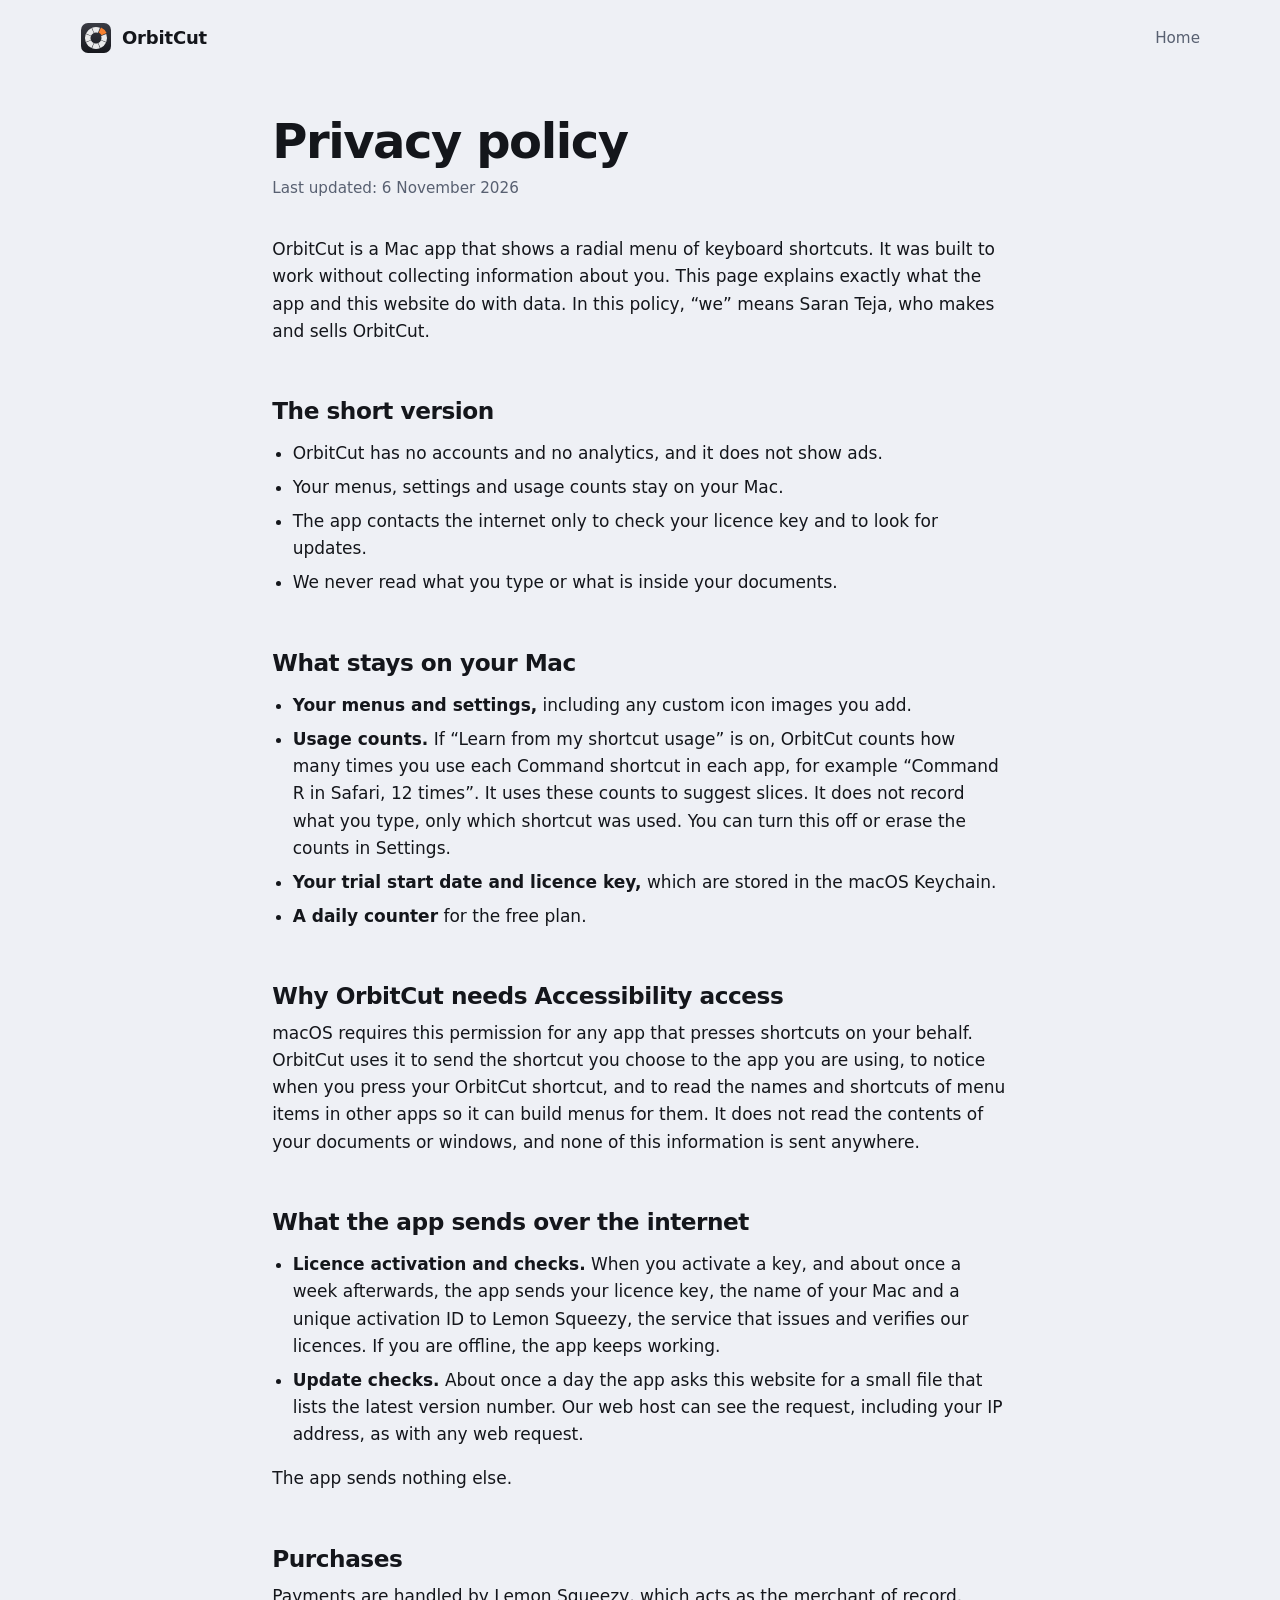
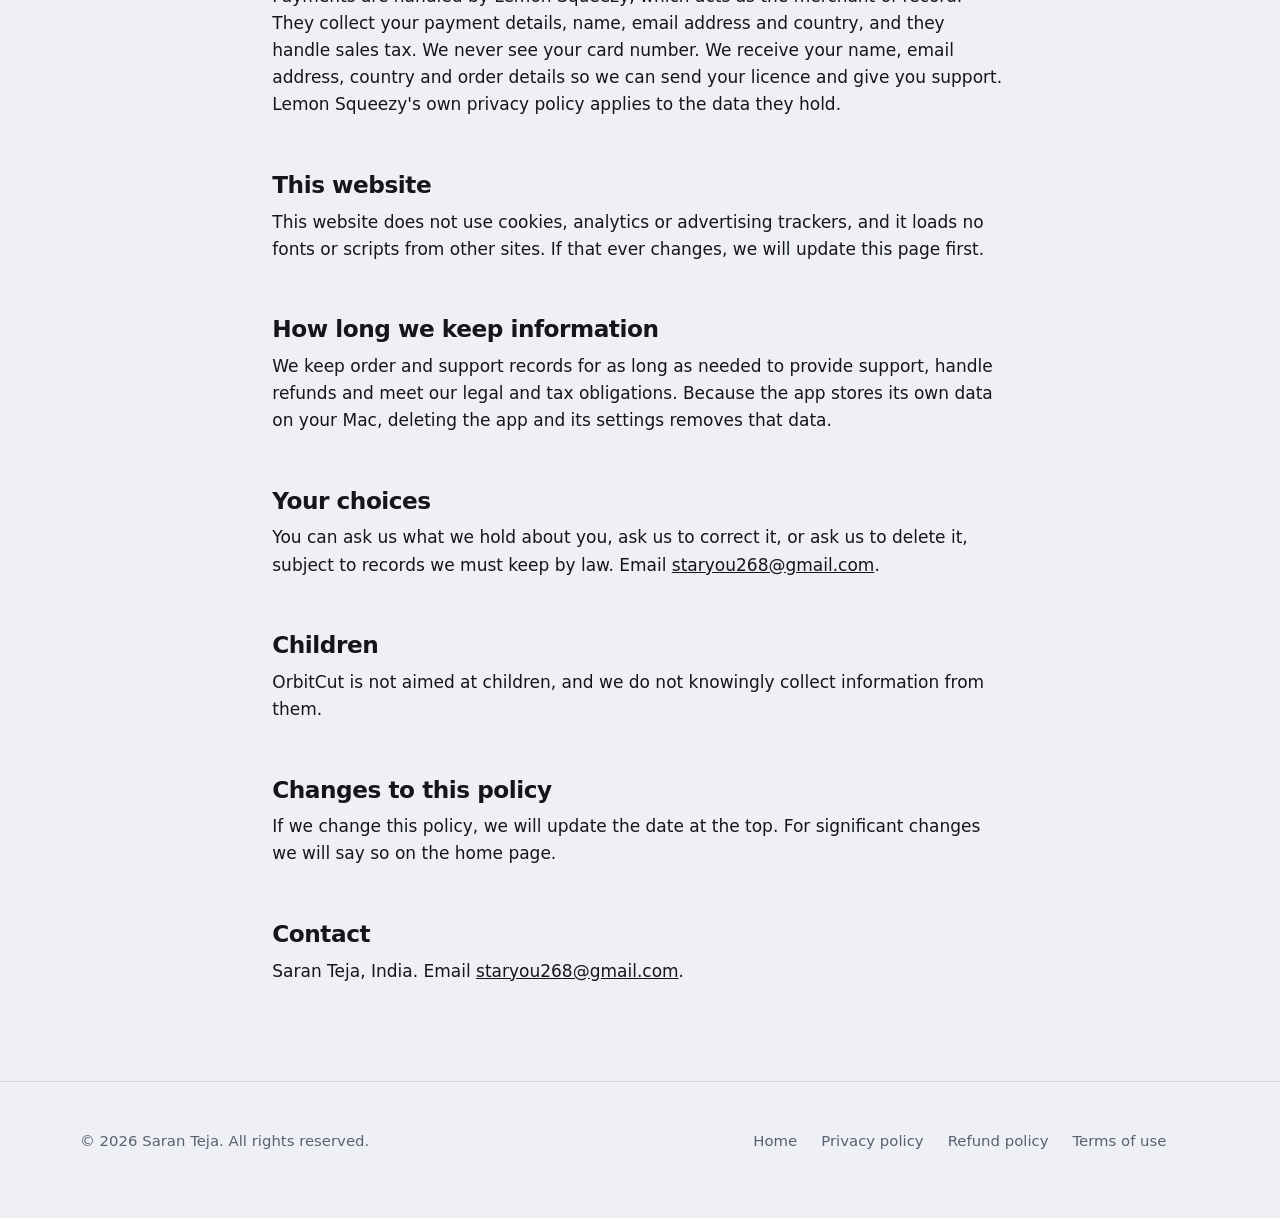
==== privacy.html @ a473ae06 "Add files via upload" ====
<!DOCTYPE html>
<html lang="en">
<head>
<meta charset="utf-8">
<meta name="viewport" content="width=device-width, initial-scale=1">
<title>Privacy policy, OrbitCut</title>
<meta name="description" content="What OrbitCut stores, what it sends, and what it never collects.">
<link rel="icon" href="favicon.svg" type="image/svg+xml">
<link rel="stylesheet" href="style.css">
</head>
<body>
<!--
  TEMPLATE NOTE FOR THE SITE OWNER: this policy describes how the app was built to behave.
  Replace Saran Teja, staryou268@gmail.com and India, keep it accurate if you ever add analytics
  or new network features, and consider having a lawyer or advisor review it.
-->
<a class="skip" href="#main">Skip to content</a>
<header class="wrap nav">
  <a class="brand" href="index.html"><img src="favicon.svg" alt="" width="32" height="32">OrbitCut</a>
  <nav class="nav-links" aria-label="Main"><a href="index.html">Home</a></nav>
</header>

<main id="main" class="wrap">
  <article class="doc">
    <h1>Privacy policy</h1>
    <p class="updated">Last updated: 6 November 2026</p>

    <p>OrbitCut is a Mac app that shows a radial menu of keyboard shortcuts. It was built to work without collecting information about you. This page explains exactly what the app and this website do with data. In this policy, &ldquo;we&rdquo; means Saran Teja, who makes and sells OrbitCut.</p>

    <h2>The short version</h2>
    <ul>
      <li>OrbitCut has no accounts and no analytics, and it does not show ads.</li>
      <li>Your menus, settings and usage counts stay on your Mac.</li>
      <li>The app contacts the internet only to check your licence key and to look for updates.</li>
      <li>We never read what you type or what is inside your documents.</li>
    </ul>

    <h2>What stays on your Mac</h2>
    <ul>
      <li><strong>Your menus and settings,</strong> including any custom icon images you add.</li>
      <li><strong>Usage counts.</strong> If &ldquo;Learn from my shortcut usage&rdquo; is on, OrbitCut counts how many times you use each Command shortcut in each app, for example &ldquo;Command R in Safari, 12 times&rdquo;. It uses these counts to suggest slices. It does not record what you type, only which shortcut was used. You can turn this off or erase the counts in Settings.</li>
      <li><strong>Your trial start date and licence key,</strong> which are stored in the macOS Keychain.</li>
      <li><strong>A daily counter</strong> for the free plan.</li>
    </ul>

    <h2>Why OrbitCut needs Accessibility access</h2>
    <p>macOS requires this permission for any app that presses shortcuts on your behalf. OrbitCut uses it to send the shortcut you choose to the app you are using, to notice when you press your OrbitCut shortcut, and to read the names and shortcuts of menu items in other apps so it can build menus for them. It does not read the contents of your documents or windows, and none of this information is sent anywhere.</p>

    <h2>What the app sends over the internet</h2>
    <ul>
      <li><strong>Licence activation and checks.</strong> When you activate a key, and about once a week afterwards, the app sends your licence key, the name of your Mac and a unique activation ID to Lemon Squeezy, the service that issues and verifies our licences. If you are offline, the app keeps working.</li>
      <li><strong>Update checks.</strong> About once a day the app asks this website for a small file that lists the latest version number. Our web host can see the request, including your IP address, as with any web request.</li>
    </ul>
    <p>The app sends nothing else.</p>

    <h2>Purchases</h2>
    <p>Payments are handled by Lemon Squeezy, which acts as the merchant of record. They collect your payment details, name, email address and country, and they handle sales tax. We never see your card number. We receive your name, email address, country and order details so we can send your licence and give you support. Lemon Squeezy's own privacy policy applies to the data they hold.</p>

    <h2>This website</h2>
    <p>This website does not use cookies, analytics or advertising trackers, and it loads no fonts or scripts from other sites. If that ever changes, we will update this page first.</p>

    <h2>How long we keep information</h2>
    <p>We keep order and support records for as long as needed to provide support, handle refunds and meet our legal and tax obligations. Because the app stores its own data on your Mac, deleting the app and its settings removes that data.</p>

    <h2>Your choices</h2>
    <p>You can ask us what we hold about you, ask us to correct it, or ask us to delete it, subject to records we must keep by law. Email <a href="mailto:staryou268@gmail.com">staryou268@gmail.com</a>.</p>

    <h2>Children</h2>
    <p>OrbitCut is not aimed at children, and we do not knowingly collect information from them.</p>

    <h2>Changes to this policy</h2>
    <p>If we change this policy, we will update the date at the top. For significant changes we will say so on the home page.</p>

    <h2>Contact</h2>
    <p>Saran Teja, India. Email <a href="mailto:staryou268@gmail.com">staryou268@gmail.com</a>.</p>
  </article>
</main>

<footer class="footer">
  <div class="wrap footer-grid">
    <div><p>&copy; 2026 Saran Teja. All rights reserved.</p></div>
    <nav aria-label="Footer">
      <a href="index.html">Home</a>
      <a href="privacy.html">Privacy policy</a>
      <a href="refund.html">Refund policy</a>
      <a href="terms.html">Terms of use</a>
    </nav>
  </div>
</footer>
</body>
</html>
---- style.css ----
/* OrbitCut site, shared styles.
   Palette: Mist (page), Ink (text), Slate (secondary text), Paper (panels), Ember (accent).
   Type: the system font, so it renders as SF Pro on a Mac and loads nothing from other sites. */

:root {
  --mist: #EEF0F5;
  --ink: #14161B;
  --slate: #586071;
  --paper: #FFFFFF;
  --line: rgba(20, 22, 27, 0.13);
  --ember: #F8812F;
  --strong-bg: #14161B;
  --strong-fg: #F5F6FA;
  --strong-muted: #A9AEBB;
  --font: ui-sans-serif, -apple-system, BlinkMacSystemFont, "SF Pro Text", "Segoe UI", system-ui, sans-serif;
  --mono: ui-monospace, "SF Mono", Menlo, Consolas, monospace;
  color-scheme: light dark;
}

@media (prefers-color-scheme: dark) {
  :root {
    --mist: #0F1116;
    --ink: #F2F3F8;
    --slate: #A3A9B7;
    --paper: #171A21;
    --line: rgba(242, 243, 248, 0.15);
    --strong-bg: #F2F3F8;
    --strong-fg: #14161B;
    --strong-muted: #4A5060;
  }
}

* { box-sizing: border-box; }

html { scroll-behavior: smooth; -webkit-text-size-adjust: 100%; }

body {
  margin: 0;
  background: var(--mist);
  color: var(--ink);
  font: 400 1.0625rem/1.6 var(--font);
  -webkit-font-smoothing: antialiased;
}

a { color: inherit; }

img, svg { max-width: 100%; }

:focus-visible { outline: 3px solid var(--ember); outline-offset: 3px; border-radius: 6px; }

.skip {
  position: absolute; left: -999px; top: 8px;
  background: var(--ink); color: var(--mist);
  padding: 8px 14px; border-radius: 8px; z-index: 20;
}
.skip:focus { left: 8px; }

.wrap { width: min(1120px, 100% - 48px); margin-inline: auto; }

/* Navigation */
.nav { display: flex; align-items: center; justify-content: space-between; height: 76px; }
.brand {
  display: flex; align-items: center; gap: 10px;
  font-weight: 650; font-size: 1.125rem; letter-spacing: -0.01em; text-decoration: none;
}
.brand img { width: 32px; height: 32px; }
.nav-links { display: flex; align-items: center; gap: 28px; font-size: 0.95rem; color: var(--slate); }
.nav-links a { text-decoration: none; }
.nav-links a:hover { color: var(--ink); }
.nav-links .btn { color: #14161B; }

/* Buttons */
.btn {
  display: inline-flex; align-items: center; justify-content: center;
  padding: 13px 24px; border-radius: 999px;
  font: 600 1rem/1.2 var(--font); text-decoration: none;
  border: 1px solid transparent; cursor: pointer;
  transition: transform 0.12s ease, background-color 0.12s ease, border-color 0.12s ease;
}
.btn:active { transform: scale(0.98); }
.btn-primary { background: var(--ember); color: #14161B; }
.btn-primary:hover { background: #FF9447; }
.btn-ghost { border-color: var(--line); background: transparent; color: var(--ink); }
.btn-ghost:hover { border-color: var(--ink); }
.btn-small { padding: 9px 18px; font-size: 0.92rem; }

/* Headings and text */
h1, h2, h3 { font-weight: 700; letter-spacing: -0.03em; line-height: 1.08; margin: 0; }
h1 { font-size: clamp(2.5rem, 5.4vw, 4.1rem); }
h2 { font-size: clamp(1.9rem, 3.6vw, 2.7rem); }
h3 { font-size: 1.15rem; letter-spacing: -0.01em; line-height: 1.3; font-weight: 650; }
p { margin: 0; }
.muted { color: var(--slate); }

/* Hero */
.hero { padding: 48px 0 88px; }
.hero-grid {
  display: grid; grid-template-columns: minmax(0, 1fr) minmax(0, 520px);
  gap: 64px; align-items: center;
}
.lede { margin-top: 24px; font-size: 1.2rem; color: var(--slate); max-width: 34rem; }
.cta-row { margin-top: 32px; display: flex; flex-wrap: wrap; gap: 12px; }
.fine { margin-top: 18px; font-size: 0.93rem; color: var(--slate); max-width: 32rem; }

.stage-wrap { width: 100%; }
.stage {
  position: relative; aspect-ratio: 1; border-radius: 34px; overflow: hidden;
  background:
    radial-gradient(62% 52% at 18% 14%, #6B5BFF 0%, transparent 62%),
    radial-gradient(56% 56% at 88% 18%, #E95CD2 0%, transparent 64%),
    radial-gradient(72% 62% at 72% 98%, #FF9A68 0%, transparent 66%),
    radial-gradient(60% 60% at 8% 92%, #33B5F3 0%, transparent 62%),
    #3A2EC9;
  box-shadow: 0 40px 70px -40px rgba(52, 36, 170, 0.65);
}
.stage svg { position: absolute; inset: 0; width: 100%; height: 100%; }
.stage .noscript { position: absolute; inset: 0; display: grid; place-items: center; color: #fff; text-align: center; padding: 24px; }

.ctx { display: flex; justify-content: center; gap: 6px; margin-top: 18px; }
.ctx button {
  font: 600 0.92rem/1 var(--font); color: var(--slate);
  background: transparent; border: 1px solid var(--line); border-radius: 999px;
  padding: 10px 18px; cursor: pointer;
  transition: background-color 0.12s ease, color 0.12s ease, border-color 0.12s ease;
}
.ctx button:hover { color: var(--ink); border-color: var(--ink); }
.ctx button[aria-pressed="true"] { background: var(--ink); color: var(--mist); border-color: var(--ink); }
.ctx-note { text-align: center; font-size: 0.88rem; color: var(--slate); margin-top: 12px; }

/* The pie in the demo */
.pie .slot { transform-box: view-box; transform-origin: 220px 220px; animation: unfurl 0.55s cubic-bezier(0.2, 0.9, 0.3, 1) both; }
.pie .slice { cursor: pointer; color: #14161B; outline: none; transition: transform 0.14s ease; }
.pie .slice path { fill: url(#glass); stroke: rgba(255, 255, 255, 0.6); stroke-width: 1; stroke-linejoin: round; transition: fill 0.12s ease; }
.pie .slice .icon { fill: none; stroke: currentColor; stroke-width: 1.8; stroke-linecap: round; stroke-linejoin: round; opacity: 0.88; }
.pie .slice.hot { color: #fff; }
.pie .slice.hot path { fill: rgba(248, 129, 47, 0.92); stroke: rgba(255, 255, 255, 0.75); }
.pie .slice.hot .icon { opacity: 1; }
.pie .hub circle { fill: url(#glass); stroke: rgba(255, 255, 255, 0.6); stroke-width: 1; }
.pie .hub text { fill: #14161B; text-anchor: middle; font-family: var(--font); }
.pie .hub .hub-name { font-size: 17px; font-weight: 650; letter-spacing: -0.01em; }
.pie .hub .hub-key { font-family: var(--mono); font-size: 13px; opacity: 0.72; }

@keyframes unfurl {
  from { opacity: 0; transform: scale(0.7) rotate(-14deg); }
  to { opacity: 1; transform: none; }
}

/* Sections */
.section { padding: 96px 0; }
.section-tight { padding: 40px 0 96px; }
.intro { max-width: 40rem; }
.intro p { margin-top: 18px; color: var(--slate); font-size: 1.12rem; }

.steps {
  list-style: none; padding: 0; margin: 48px 0 0;
  display: grid; grid-template-columns: repeat(3, minmax(0, 1fr)); gap: 40px;
  counter-reset: step;
}
.steps li { counter-increment: step; border-top: 2px solid var(--ink); padding-top: 22px; }
.steps li::before {
  content: counter(step); display: block;
  font-size: 2.8rem; font-weight: 700; letter-spacing: -0.04em; line-height: 1;
  color: var(--ember); margin-bottom: 14px;
}
.steps h3 { margin-bottom: 8px; }
.steps p { color: var(--slate); }

.band { background: var(--paper); border-block: 1px solid var(--line); padding: 44px 0; }
.band p { max-width: 54rem; font-size: 1.12rem; }
.band .small { margin-top: 12px; font-size: 0.88rem; color: var(--slate); }

.split { display: grid; grid-template-columns: minmax(0, 5fr) minmax(0, 7fr); gap: 72px; }
.split .sticky { position: sticky; top: 32px; align-self: start; }
.split .sticky p { margin-top: 18px; color: var(--slate); }
.rows > div { padding: 26px 0; border-top: 1px solid var(--line); }
.rows > div:last-child { border-bottom: 1px solid var(--line); }
.rows h3 { margin-bottom: 8px; }
.rows p { color: var(--slate); max-width: 38rem; }

/* Pricing */
.plans { display: grid; grid-template-columns: repeat(2, minmax(0, 1fr)); gap: 20px; margin-top: 44px; max-width: 880px; }
.plan { border: 1px solid var(--line); background: var(--paper); border-radius: 26px; padding: 38px; display: flex; flex-direction: column; }
.plan-strong { background: var(--strong-bg); color: var(--strong-fg); border-color: transparent; }
.plan h3 { font-size: 1.2rem; }
.price { margin-top: 18px; font-size: 3.3rem; font-weight: 700; letter-spacing: -0.045em; line-height: 1; }
.price .was { font-size: 1.15rem; font-weight: 500; letter-spacing: 0; margin-left: 10px; text-decoration: line-through; color: var(--strong-muted); }
.plan .sub { margin-top: 8px; font-size: 0.95rem; color: var(--slate); }
.plan-strong .sub { color: var(--strong-muted); }
.plan ul { list-style: none; padding: 0; margin: 28px 0 32px; display: grid; gap: 12px; flex: 1; }
.plan li { padding-left: 28px; position: relative; }
.plan li::before { content: "\2713"; position: absolute; left: 0; top: 0; font-weight: 700; color: var(--ember); }
.plan .btn { width: 100%; }
.plan-note { margin-top: 20px; font-size: 0.93rem; color: var(--slate); max-width: 52rem; }

/* FAQ */
.faq { margin-top: 40px; max-width: 820px; }
.faq details { border-top: 1px solid var(--line); padding: 22px 0; }
.faq details:last-child { border-bottom: 1px solid var(--line); }
.faq summary { cursor: pointer; font-weight: 600; font-size: 1.08rem; list-style: none; display: flex; justify-content: space-between; align-items: baseline; gap: 20px; }
.faq summary::-webkit-details-marker { display: none; }
.faq summary::after { content: "+"; font-weight: 400; font-size: 1.5rem; line-height: 1; color: var(--slate); }
.faq details[open] summary::after { content: "\2212"; }
.faq details p { margin-top: 12px; color: var(--slate); max-width: 44rem; }

/* Footer */
.footer { border-top: 1px solid var(--line); padding: 48px 0 64px; font-size: 0.93rem; color: var(--slate); }
.footer-grid { display: grid; grid-template-columns: minmax(0, 1.4fr) minmax(0, 1fr); gap: 48px; }
.footer .brand { color: var(--ink); margin-bottom: 14px; }
.footer nav { display: flex; flex-wrap: wrap; gap: 8px 24px; align-content: start; }
.footer nav a { text-decoration: none; }
.footer nav a:hover { color: var(--ink); text-decoration: underline; }
.footer .legal { margin-top: 16px; font-size: 0.84rem; max-width: 40rem; }

/* Legal and policy pages */
.doc { max-width: 68ch; margin: 0 auto; padding: 40px 0 96px; }
.doc h1 { font-size: clamp(2.1rem, 4.4vw, 3rem); margin-bottom: 8px; }
.doc .updated { color: var(--slate); font-size: 0.95rem; margin-bottom: 36px; }
.doc h2 { font-size: 1.45rem; letter-spacing: -0.02em; margin: 2.3em 0 0.5em; }
.doc p, .doc li { color: var(--ink); }
.doc p + p { margin-top: 1em; }
.doc ul { padding-left: 1.2em; }
.doc li { margin: 0.4em 0; }

/* Small screens */
@media (max-width: 900px) {
  .hero-grid, .split { grid-template-columns: minmax(0, 1fr); gap: 48px; }
  .split .sticky { position: static; }
  .steps { grid-template-columns: minmax(0, 1fr); gap: 32px; }
  .plans { grid-template-columns: minmax(0, 1fr); }
  .footer-grid { grid-template-columns: minmax(0, 1fr); gap: 28px; }
  .section { padding: 72px 0; }
}
@media (max-width: 640px) {
  .nav-links a.hide-sm { display: none; }
  .plan { padding: 28px; }
}

@media (prefers-reduced-motion: reduce) {
  html { scroll-behavior: auto; }
  *, *::before, *::after { animation: none !important; transition: none !important; }
}
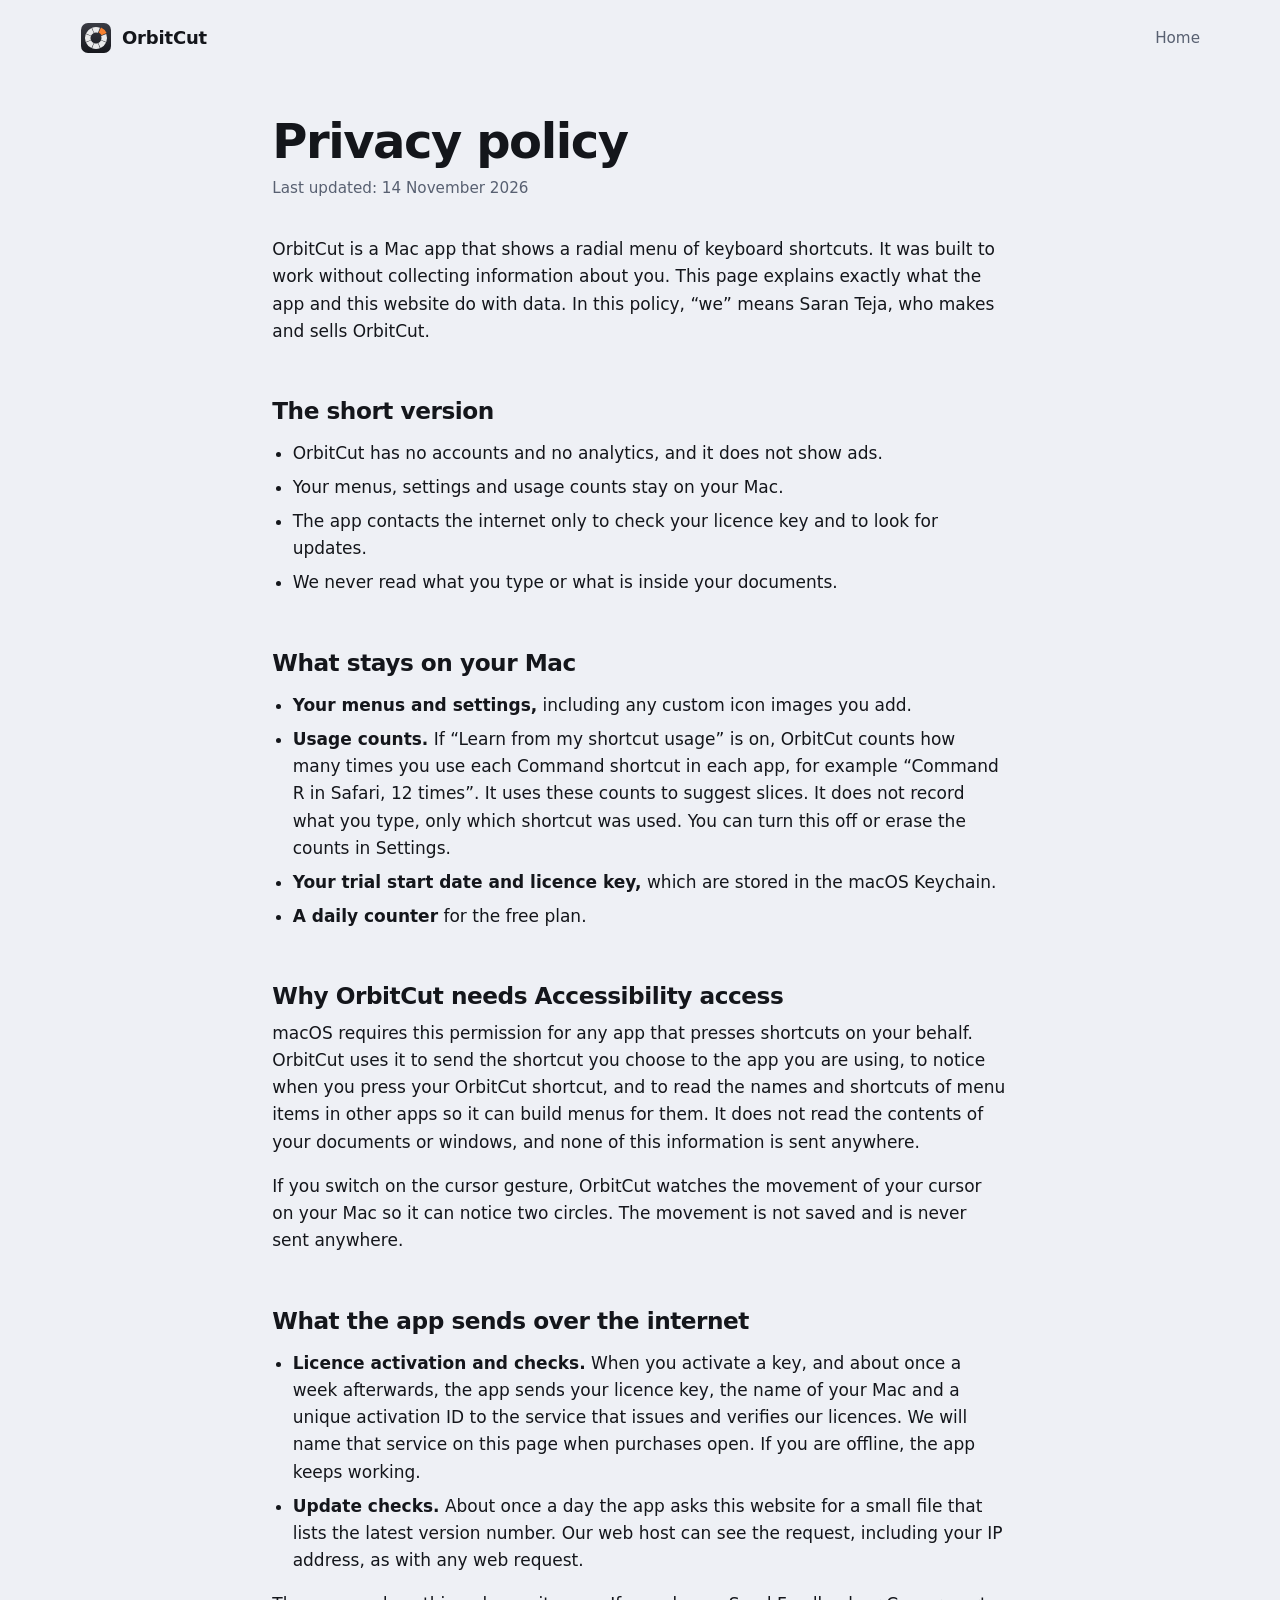
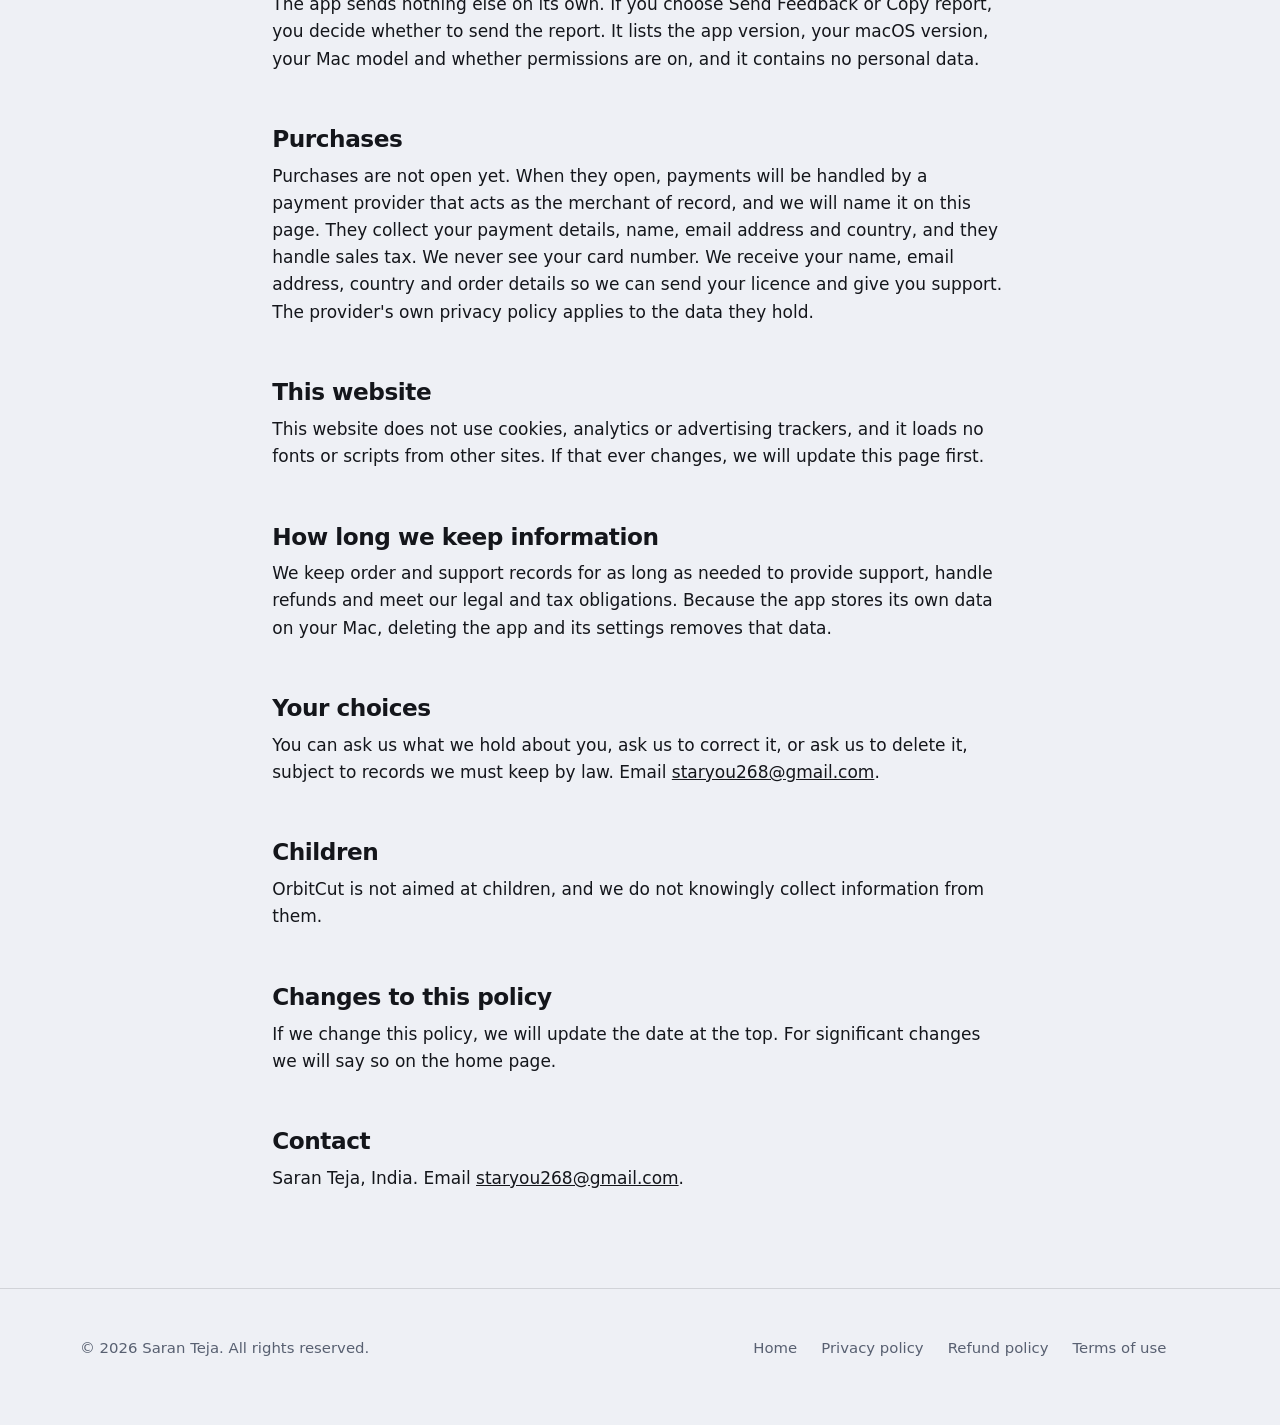
==== commit 51ef258d: "Add files via upload" ====
--- a/privacy.html
+++ b/privacy.html
@@ -23,7 +23,7 @@
 <main id="main" class="wrap">
   <article class="doc">
     <h1>Privacy policy</h1>
-    <p class="updated">Last updated: 6 November 2026</p>
+    <p class="updated">Last updated: 14 November 2026</p>
 
     <p>OrbitCut is a Mac app that shows a radial menu of keyboard shortcuts. It was built to work without collecting information about you. This page explains exactly what the app and this website do with data. In this policy, &ldquo;we&rdquo; means Saran Teja, who makes and sells OrbitCut.</p>
 
@@ -46,15 +46,17 @@
     <h2>Why OrbitCut needs Accessibility access</h2>
     <p>macOS requires this permission for any app that presses shortcuts on your behalf. OrbitCut uses it to send the shortcut you choose to the app you are using, to notice when you press your OrbitCut shortcut, and to read the names and shortcuts of menu items in other apps so it can build menus for them. It does not read the contents of your documents or windows, and none of this information is sent anywhere.</p>
 
+    <p>If you switch on the cursor gesture, OrbitCut watches the movement of your cursor on your Mac so it can notice two circles. The movement is not saved and is never sent anywhere.</p>
+
     <h2>What the app sends over the internet</h2>
     <ul>
-      <li><strong>Licence activation and checks.</strong> When you activate a key, and about once a week afterwards, the app sends your licence key, the name of your Mac and a unique activation ID to Lemon Squeezy, the service that issues and verifies our licences. If you are offline, the app keeps working.</li>
+      <li><strong>Licence activation and checks.</strong> When you activate a key, and about once a week afterwards, the app sends your licence key, the name of your Mac and a unique activation ID to the service that issues and verifies our licences. We will name that service on this page when purchases open. If you are offline, the app keeps working.</li>
       <li><strong>Update checks.</strong> About once a day the app asks this website for a small file that lists the latest version number. Our web host can see the request, including your IP address, as with any web request.</li>
     </ul>
-    <p>The app sends nothing else.</p>
+    <p>The app sends nothing else on its own. If you choose Send Feedback or Copy report, you decide whether to send the report. It lists the app version, your macOS version, your Mac model and whether permissions are on, and it contains no personal data.</p>
 
     <h2>Purchases</h2>
-    <p>Payments are handled by Lemon Squeezy, which acts as the merchant of record. They collect your payment details, name, email address and country, and they handle sales tax. We never see your card number. We receive your name, email address, country and order details so we can send your licence and give you support. Lemon Squeezy's own privacy policy applies to the data they hold.</p>
+    <p>Purchases are not open yet. When they open, payments will be handled by a payment provider that acts as the merchant of record, and we will name it on this page. They collect your payment details, name, email address and country, and they handle sales tax. We never see your card number. We receive your name, email address, country and order details so we can send your licence and give you support. The provider's own privacy policy applies to the data they hold.</p>
 
     <h2>This website</h2>
     <p>This website does not use cookies, analytics or advertising trackers, and it loads no fonts or scripts from other sites. If that ever changes, we will update this page first.</p>
